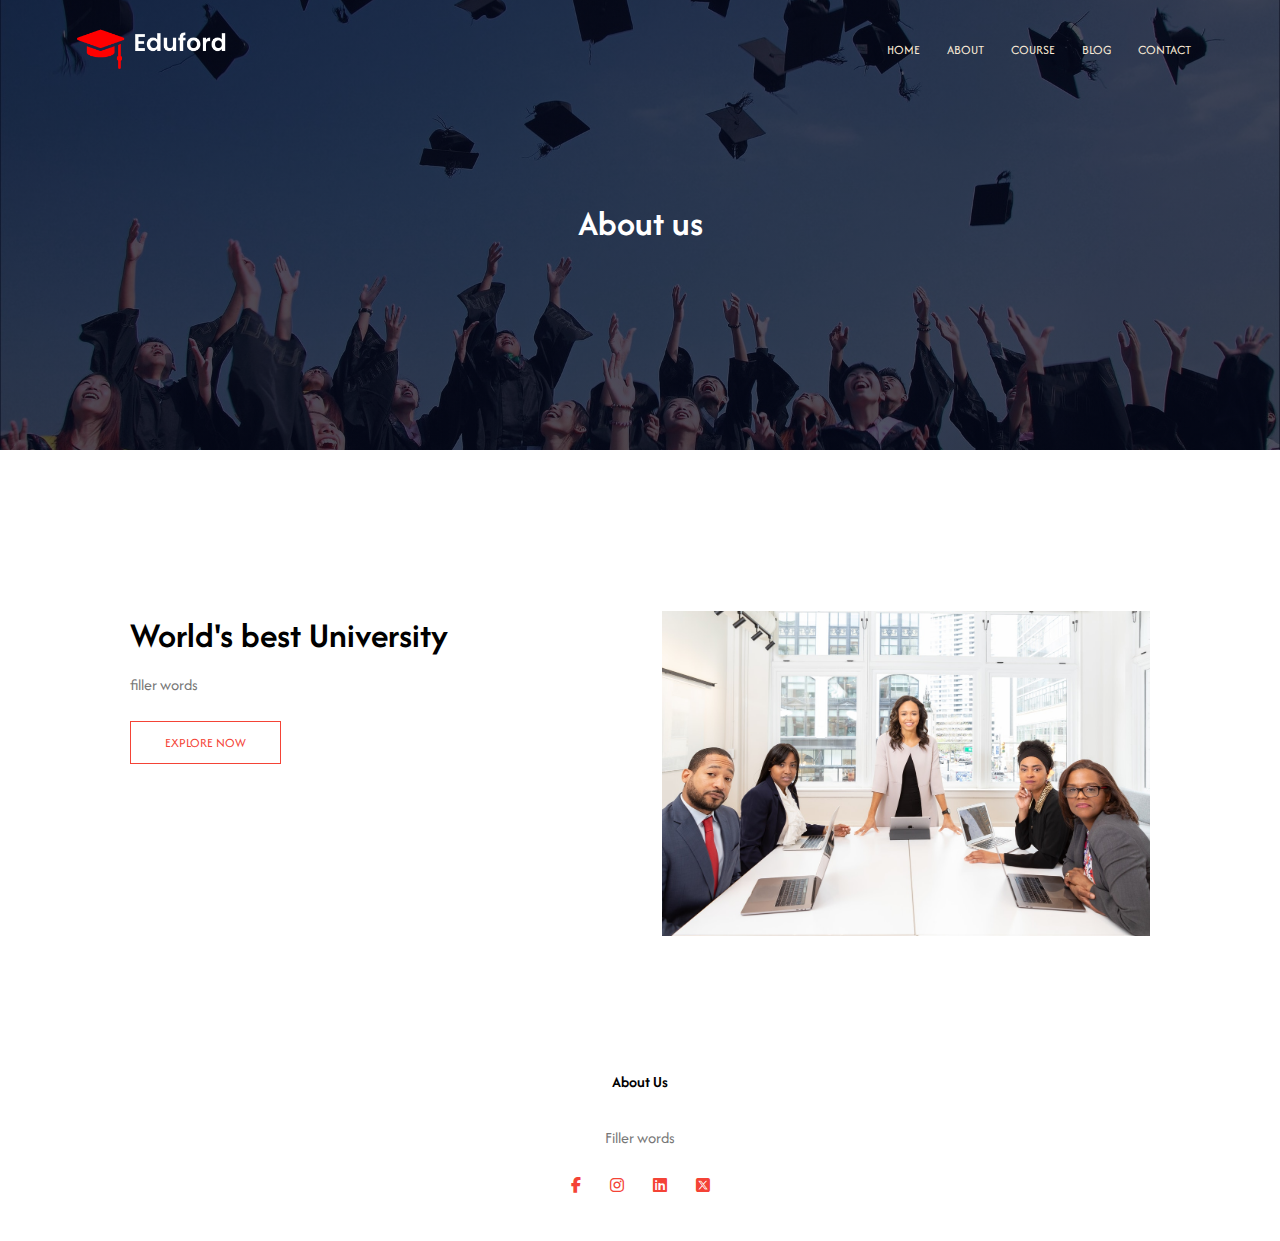
==== About.html @ 933aea8b "Add files via upload" ====
<!DOCTYPE html>
<html>
<head>
    <meta name="viewport" content="width=device-width, initial-scale=1.0">
    <title>University Website Design</title>
    <link rel="stylesheet" href="styles.css">
    <link rel="preconnect" href="https://fonts.googleapis.com">
    <link rel="preconnect" href="https://fonts.gstatic.com" crossorigin>
    <link href="https://fonts.googleapis.com/css2?family=Afacad+Flux:slnt,wght@-14..14,100..1000&display=swap" rel="stylesheet">
    <link href="https://cdnjs.cloudflare.com/ajax/libs/font-awesome/6.6.0/css/all.min.css" rel="stylesheet"></head>
<body>
    <section class="sub-header">
        <nav>

            <a href="index.html"><img src="images/logo.png"></a>
            <div class="nav-links" id="navLinks">
                <i class="fa fa-times" onclick="hideMenu()"></i>
                <ul>
                    <li><a href="index.html">HOME</a></li>
                    <li><a href="About.html">ABOUT</a></li>
                    <li><a href="Course.html">COURSE</a></li>
                    <li><a href="Blog.html">BLOG</a></li>
                    <li><a href="contact.html">CONTACT</a></li>
                </ul>
            </div>
            <i class="fa fa-bars" onclick="showMenu()"></i>
        </nav>
        <h1>About us</h1>
   
    </section>

<!---About us content-->
<section class = "about us">
    <div class= "row">
        <div class="about-col">
            <h1>World's best University</h1>
            <p>filler words</p>
            <a href="" class="hero-btn red-btn">EXPLORE NOW</a>

        </div>
        <div class="about-col">
            <img src="images/about.jpg">
        </div>


    </div>


</section>





<!---------- Footer ---------->
<section class="footer">
    <h4>About Us</h4>
    <p>Filler words</p> 
    <div class="icons">
        <i class="fa-brands fa-facebook-f"></i>
        <i class="fa-brands fa-instagram"></i> 
        <i class="fa-brands fa-linkedin"></i>
        <i class="fa-brands fa-square-x-twitter"></i>  
    </div>
</section>

 <!---------JavaScript for Toggle Menu--------->
    <script>
        var navLinks = document.getElementById("navLinks");

        function showMenu(){
            navLinks.style.right="0";
        }

        function hideMenu(){
            navLinks.style.right="-200px";
        }


    </script>
</body>
</html>
---- styles.css ----
/* Reset padding and margin for all elements */
* {
    padding: 0;
    margin: 0;
    box-sizing: border-box;
    font-family: "Afacad Flux", sans-serif;
}

/* Styling for the header section */
.header {
    min-height: 100vh;
    width: 100%;
    background-image: linear-gradient(rgba(4, 9, 30, 0.7), rgba(4, 9, 40, 0.7)), url(images/banner.png);
    background-position: center;
    background-size: cover;
    position: relative;
}

nav{
    display: flex;
    padding:2% 6%;
    justify-content: space-between;
    align-items: center;

}
nav img{
    width: 150px;


}

.nav-links{
    flex:1;
    text-align: right;
}

.nav-links ul li{
    list-style: none;
    display: inline-block;
    padding: 8px 12px;
    position: relative;

}

.nav-links ul li a{
    color:antiquewhite;
    text-decoration: none;
    font-size: 13px;
}

.nav-links ul li::after{
    content: '';
    width: 0%;
    height: 2px;
    background: #f44336 ;
    display: block;
    margin:auto;
    transition: 0.5s;
}

.nav-links ul li:hover::after{
    width: 100%;   
}

.text-box{
    width: 90%;
    color:#fff;
    position:absolute;
    top: 50%;
    left:50%;
    transform: translate(-50%,-50%);
    text-align: center;
}

.text-box h1{
    font-size: 62px;
    transition: 1.5s;
}

.text-box h1:hover{
    font-size: 72px;
    color: #f44336;
    transition: 1s;

}
.text-box p{
    margin: 10px 0 40px;
    font-size: 20px;
    color:white;
    transition: 1s;

}
.text-box p2{
    margin: 10px 0 40px;
    font-size: 20px;
    color:#f44336;
    transition: 1s;

}

.text-box p:hover{
    color: #f44336;
    font-size: 24px;
    font-weight: bolder;
    transition: 1s;

}


.hero-btn{
    display: inline-block;
    text-decoration: none;
    color: white;
    border: 1px solid white;
    padding: 12px 34px;
    font-size: 13px;
    background: transparent;
    position: relative;
    cursor: pointer;
    transition: 1.0s;
}

.hero-btn:hover{
    border: 1px solid #f44336;
    background: #f44336;
    font-size: larger;
    transition: 1s;

}

nav .fa{
    display: none;
}

@media(max-width:700px){
    .text-box h1{
        font-size: 20;
        transition: 1.5s;
    }

    .nav-links ul li{
        display: block;
    }
    .nav-links{
        position: fixed;
        background: #f44336;
        height: 100vh;
        width: 200px;
        top: 0;
        right: -200px;
        text-align: left;
        z-index: 2;
        transition: 1s;

 
    
    }

    nav .fa{
        display: block;
        color: #fff;
        margin: 10px;
        font-size: 22px;
        cursor: pointer;
    }

    .nav-links ul{
        padding: 30px;
    }


 
}
/*------course-----*/
.course{
    width: 80%;
    margin: auto;
    text-align: center;
    padding-top: 100px;

}

h1{
    font-size: 36px;
    font-weight: 600;

}
p{
    color: #777;
    font-size: 16px;    
    font-weight: 300px;
    line-height: 22px;
    padding:10px;

}
.row   {
    margin-top: 5%;
    display: flex;
    justify-content: space-between;

}
.course-col{
    flex-basis: 31%;
    background: #fff3f3;
    border-radius:10px;
    margin-bottom: 5%;
    padding: 20px 12px;
    box-sizing: border-box;
    transition: 1s;
}
h3{
    text-align: center;
    font-weight: 600;
    margin: 10px 0;

}

.course-col:hover{
    box-shadow: 0 0 20px 0px rgba(0, 0, 0, 0.3);
    transition: 1s;
}
@media(max-width:700px){
    .row{
        flex-direction: column;
    }

}


.campus{
    width: 80%;
    margin: auto;
    text-align: center;
    padding-top: 100px;

}

.campus-col{
    flex-basis: 32%;
    border-radius: 10px;
    margin-bottom: 30%;
    position: relative;
    overflow: hidden;

}

.campus-col.img{
    width: 100%;
    display: block;
}

.layer{
    
    height: 100%;
    width: 100%;
    position: absolute;
    top: 0;
    left: 0;
    transition: 0.5s;
}

.layer:hover{
    background: rgba(226, 0, 0, 0.2);
    transition: 0.5s;
}

.layer h3{
    width: 100%;
    font-weight: 500;
    color: #fff;
    font-size: 26px;
    bottom: 0;
    left: 50%;
    transform: translateX(-50%);
    position: absolute;
    opacity: 0;
    transition: 0.5s;
}

.layer:hover h3{
    bottom: 49%;
    opacity: 1;

}

/*----------------- faciilties ----------*/

.facilities{
    width: 80%;
    margin: auto;
    text-align: center;
    padding-top: 100px;
}

.facilities-col{
    flex-basis: 31%;
    border-radius: 10px;
    margin-bottom: 5%;
    text-align: left;
}
.facilities-col img{
    width: 100%;
    border-radius: 10px;
}

.facilities-col p{
    padding: 0;
}

.facilities-col h3{
    margin-top: 16px;
    margin-bottom: 15px;
    text-align: left;
}

/*------------ testimonials ---------*/

.testimonials{
    width: 80%;
    margin: auto;
    padding-top: 100px;
    text-align: center;
}
.testimonals-col{
    flex-basis: 44%;
    border-radius: 10px;
    margin-bottom: 5%;
    text-align: left;
    background: #fff3f3;
    padding: 25px;
    cursor: pointer;
    display: flex; 
}
.testimonals-col img{
    height: 40px;
    margin-left: 5px;
    margin-right: 30px; 
    border-radius: 50%;
}
.testimonals-col p{
    padding: 0;
}

.testimonals-col h3{
    margin-top: 15px;
    text-align: left;

}

.testimonals-col .fa{
    color: #f44336;
}

.testimonals-col .fa-solid{
    color:#f44336;
}

@media(max-width: 700px) {
    .testimonals-col img{
        margin-left: 0px;
        margin-right: 15px; 
    }
}

/*--------- call to action -------*/

.cta{
    margin: 100px auto;
    width: 80%;
    background-image: linear-gradient(rgba(0,0,0,0.7),rgba(0,0,0,0.7)),url(images/banner2.jpg);
    background-position: center;
    background-size: cover;
    border-radius: 10px;
    text-align: center;
    padding: 100px 0;

}

.cta h1{
    color:#fff;
    margin-bottom: 40px;
    padding: 0;
}

@media(max-width: 700px){
    .cta h1{
        font-size: 24px;
    }
}

/*----------- footer -------*/

.footer{
    width: 100%;
    text-align: center;
    padding: 30px 0;
}

.footer h4{
    margin-bottom: 25px;
    margin-top: 20px;
    font-weight: 600;
}

.icons .fa-brands{
    color:#f44336;
    margin: 0 13px;
    cursor: pointer;
    padding: 18px 0;
}

/*------- about us -----*/
.sub-header{
    height: 50vh;
    width:100%;
    background-image: linear-gradient(rgba(4,9,30,0.7),rgba(4,9,30,0.7)),url(images/background.jpg);
    background-position: center;
    background-size: cover;
    text-align: center;
    color: #fff;
} 

.sub-header h1{
    margin-top: 100px;

}

.about.us{
    width: 80%;
    margin: auto;
    padding-top: 80px;
    padding-bottom: 50px;
}

.about-col{
    flex-basis: 48%;
    padding: 30px 2px;
}

.about-col img{
    width:100%
}

.about-col h1{
    padding-top: 0;
}
.about-col p{
    padding: 15px 0 25px;
}

.red-btn{
    border: 1px solid #f44336;
    background: transparent;
    color: #f44336;
}

.red-btn:hover{
    color: white;
}

.blog-content{
    width: 80%;
    margin: auto;
    padding: 60px 0;

}

.blog-left{
    flex-basis: 65% ;

}

.blog-left img{
    width: 100%;
}

.blog-left h2{
    color: #222;
    font-weight: 600;
    margin: 30px 0;
}

.blog-left p{
    color: #999;
    padding:0;
}

.blog-right{
    flex-basis: 32%;
}

.blog-right h3{
    background: #f44336;
    color:#fff;
    padding: 7px 0;
    font-size: 16px;
    margin-bottom: 20px;
}

.blog-right div{
    display: flex;
    align-items: center;
    justify-content: space-between;
    color: #555;
    padding: 8px;
    box-sizing: border-box;
}

.comment-box {
    border: 1px solid #ccc;
    margin: 50px 0;
    padding: 10px 20px;
}

.comment-box h3 {
    text-align: left;
}

.comment-form input, .comment-form textarea {
    width: 100%;
    padding: 10px;
    margin: 15px 0;
    box-sizing: border-box;
    border: none;
    outline: none;
    background: #f0f0f0;
}

.comment-form button{
    margin: 10px 0;
}

@media(max-width:700px){
    .sub-header h1{
        font-size: 25px;
    }
}

.location{
    width: 80%;
    margin: auto;
    padding: 80px 0;
}

.location iframe{
    width: 100%;


}

.contact-us {
    width: 80%;
    margin: auto;
}

.contact-col {
    flex-basis: 48%;
    margin-bottom: 30px;
}

.contact-col div {
    display: flex;
    align-items: center;
    margin-bottom: 40px;
}
.contact-col div .fa {
    font-size: 28px;
    color: #f44336;
    margin: 10px 30px 10px 10px;
}

.contact-col div p {
    padding: 0;
}

.contact-col div h5 {
    font-size: 20px;
    margin-bottom: 5px;
    color: #555;
}

.contact-col input, .contact-col textarea{
    width: 100%;
    padding: 15px;
    margin-bottom: 17px;
    outline: none;
    border: 1px solid #ccc;
}

.contact-col input, .contact-col textarea{
    width: 100%;
    padding: 15px;
    margin-bottom: 17px;
    outline: none;
    border: 1px solid #ccc;
    box-sizing: border-box;
}
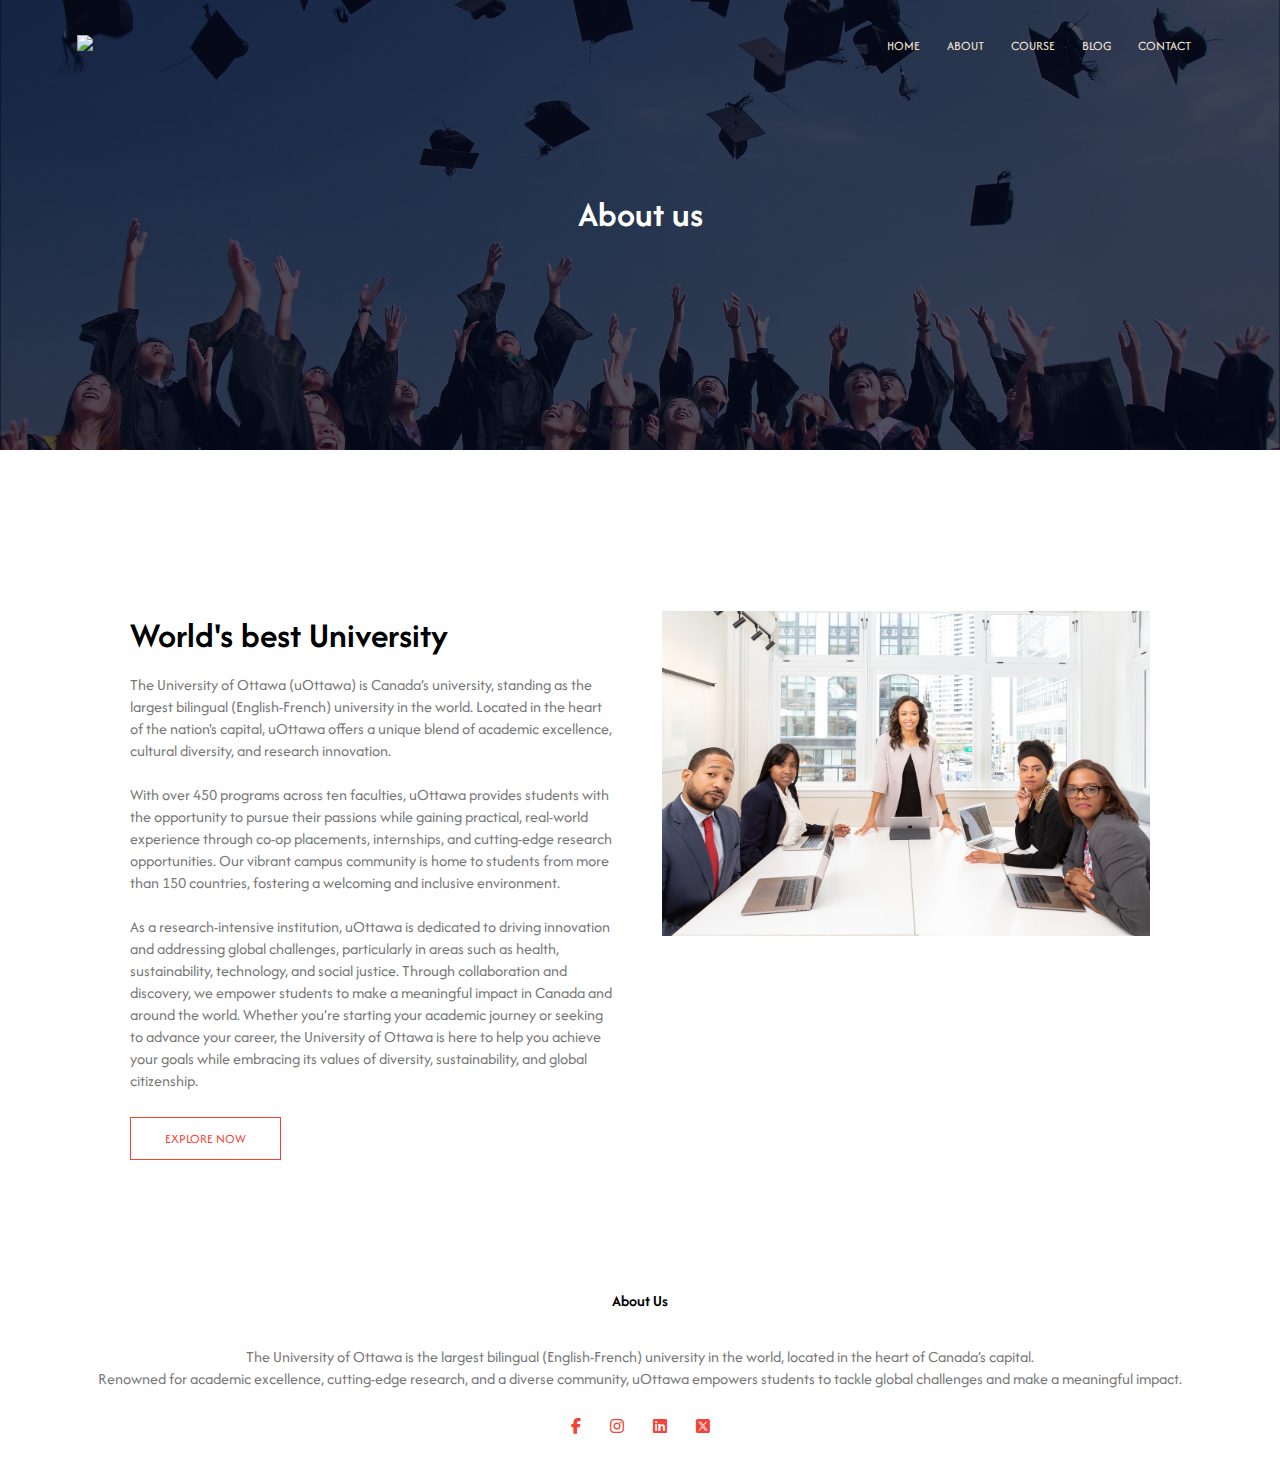
==== commit ce769805: "Update About.html" ====
--- a/About.html
+++ b/About.html
@@ -12,7 +12,7 @@
     <section class="sub-header">
         <nav>
 
-            <a href="index.html"><img src="images/logo.png"></a>
+            <a href="index.html"><img src="images/Uottawa-Logo2.png"></a>
             <div class="nav-links" id="navLinks">
                 <i class="fa fa-times" onclick="hideMenu()"></i>
                 <ul>
@@ -34,7 +34,12 @@
     <div class= "row">
         <div class="about-col">
             <h1>World's best University</h1>
-            <p>filler words</p>
+            <p>The University of Ottawa (uOttawa) is Canada’s university, standing as the largest bilingual (English-French) university in the world. Located in the heart of the nation's capital, uOttawa offers a unique blend of academic excellence, cultural diversity, and research innovation.
+                <br><br>
+                With over 450 programs across ten faculties, uOttawa provides students with the opportunity to pursue their passions while gaining practical, real-world experience through co-op placements, internships, and cutting-edge research opportunities. Our vibrant campus community is home to students from more than 150 countries, fostering a welcoming and inclusive environment.
+                <br><br>
+                As a research-intensive institution, uOttawa is dedicated to driving innovation and addressing global challenges, particularly in areas such as health, sustainability, technology, and social justice. Through collaboration and discovery, we empower students to make a meaningful impact in Canada and around the world.
+                Whether you’re starting your academic journey or seeking to advance your career, the University of Ottawa is here to help you achieve your goals while embracing its values of diversity, sustainability, and global citizenship.</p>
             <a href="" class="hero-btn red-btn">EXPLORE NOW</a>
 
         </div>
@@ -55,7 +60,7 @@
 <!---------- Footer ---------->
 <section class="footer">
     <h4>About Us</h4>
-    <p>Filler words</p> 
+    <p>The University of Ottawa is the largest bilingual (English-French) university in the world, located in the heart of Canada’s capital. <br>Renowned for academic excellence, cutting-edge research, and a diverse community, uOttawa empowers students to tackle global challenges and make a meaningful impact.</p> 
     <div class="icons">
         <i class="fa-brands fa-facebook-f"></i>
         <i class="fa-brands fa-instagram"></i> 
@@ -79,4 +84,4 @@
 
     </script>
 </body>
-</html>+</html>
